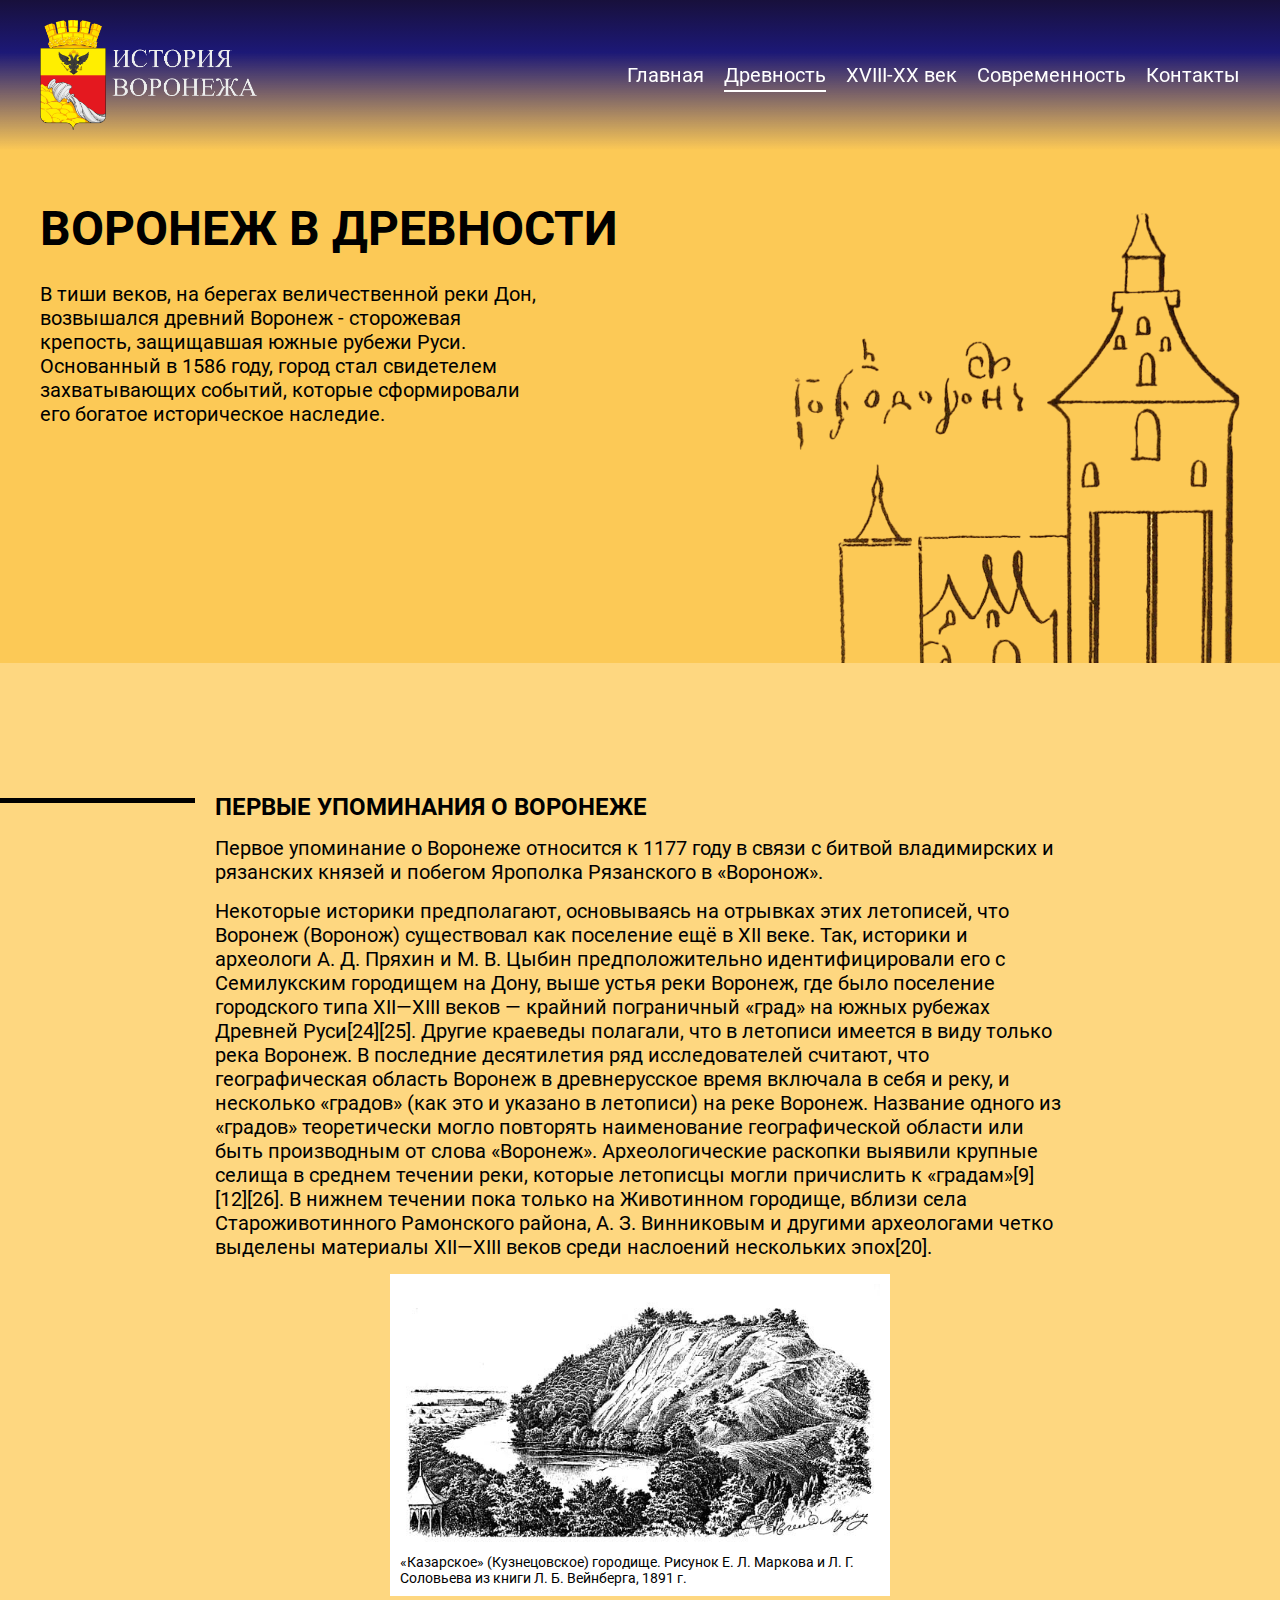
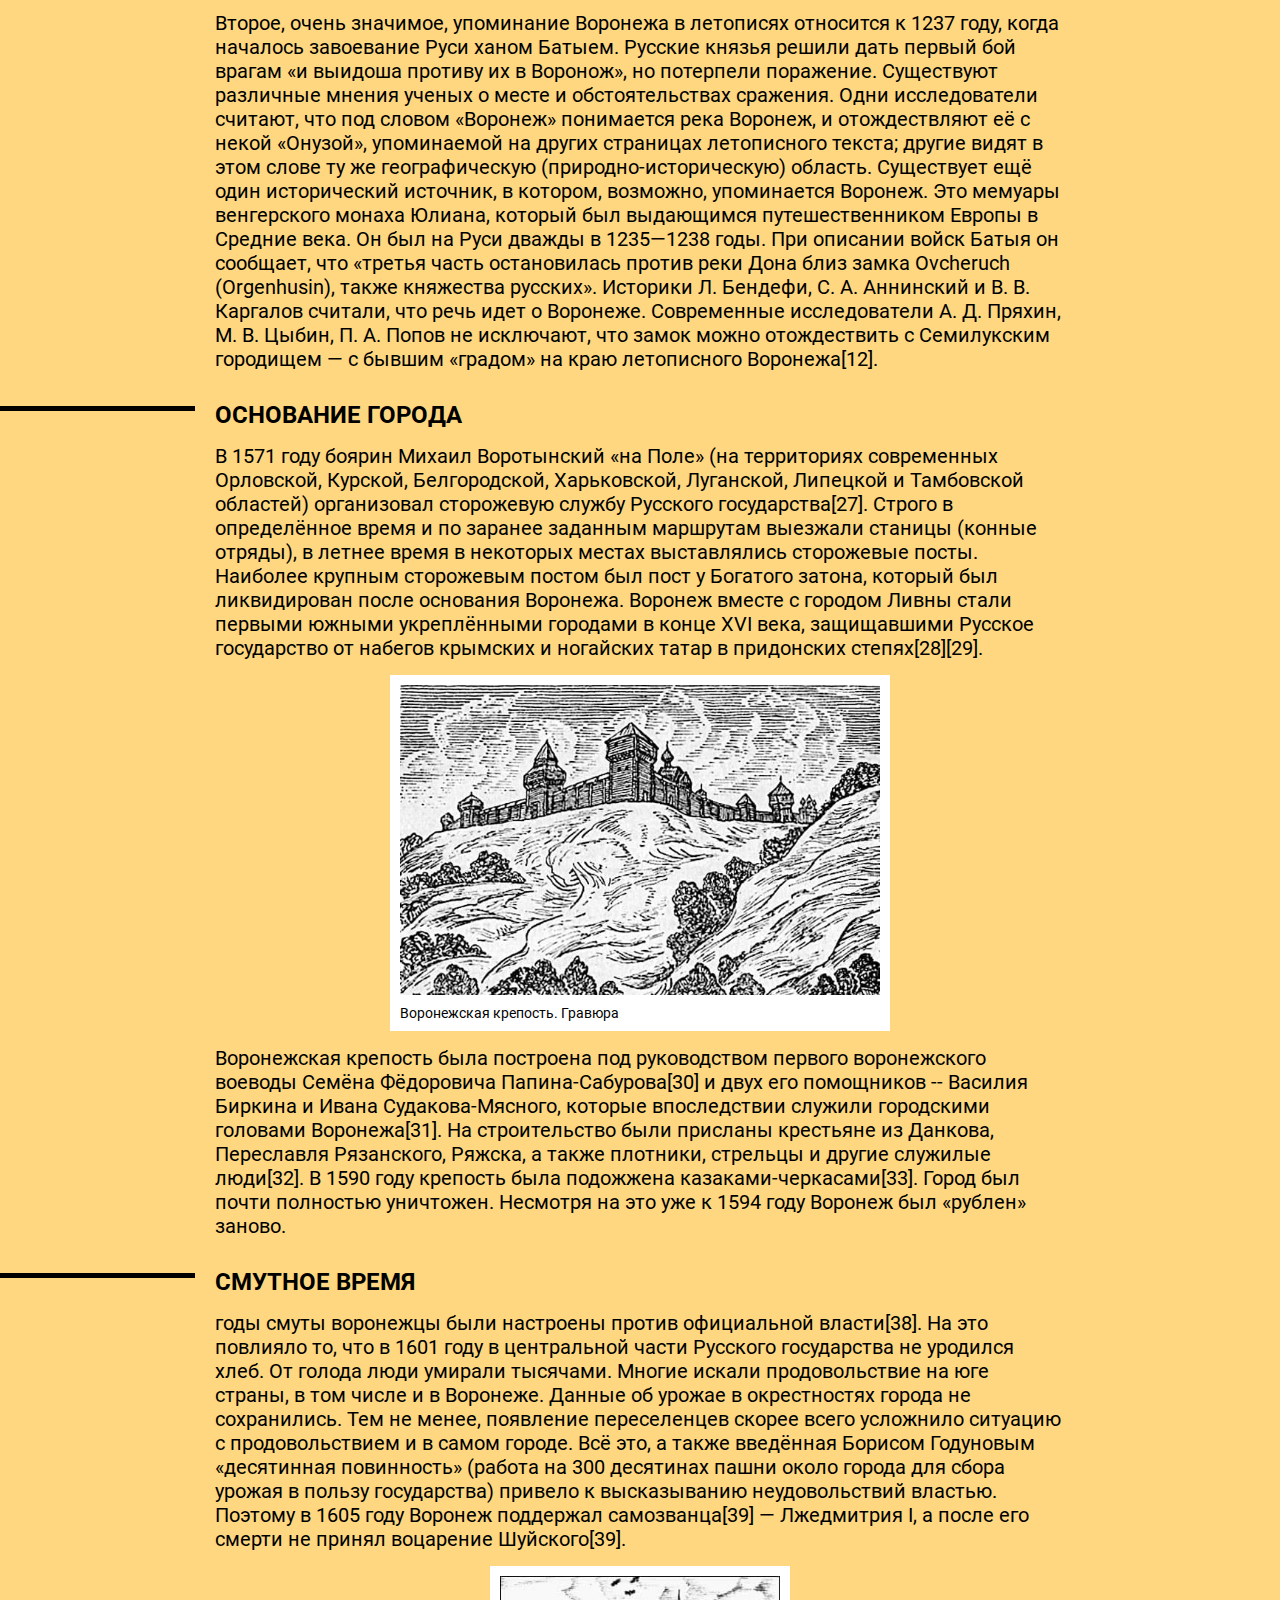
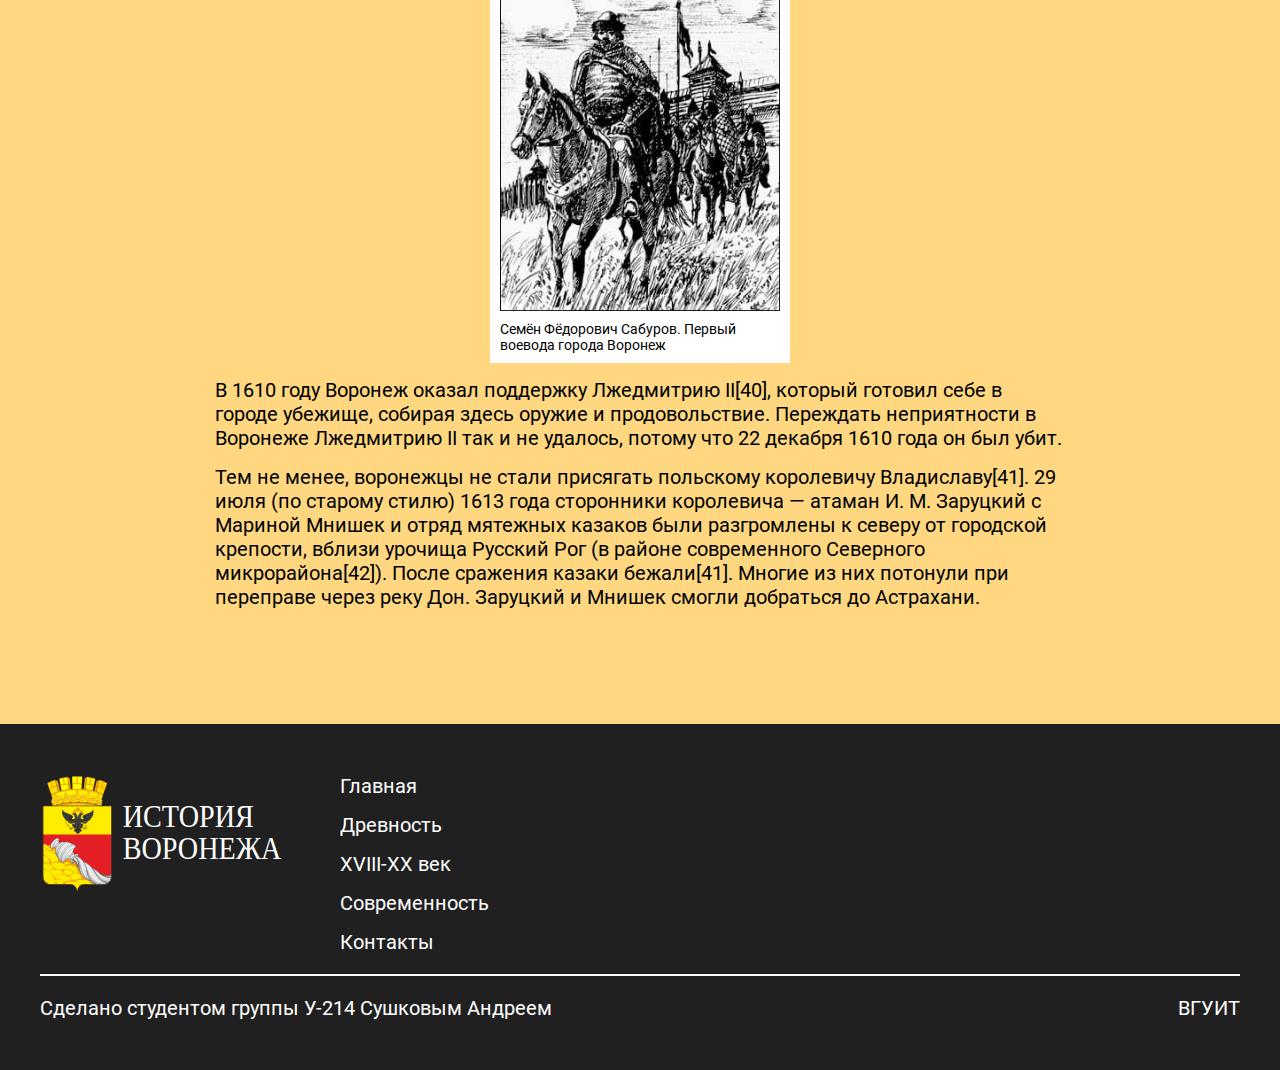
==== antique.html @ b820266f "create" ====
<!DOCTYPE html>
<html lang="ru">
<head>
  <meta charset="UTF-8">
  <meta name="viewport" content="width=device-width, initial-scale=1.0">
  <title>Воронеж в древности</title>
  <link rel="stylesheet" href="./css/style.css">
</head>
<body>
  <div class="wrapper">
    <header class="header">
      <div class="container">
        <div class="header__inner">
          <nav class="nav">
            <a class="nav__logo" href="./index.html">
              <img class="nav__logo-img" src="./images/logo.png">
            </a>
            <ul class="nav__list">
              <li class="nav__item">
                <a class="nav__link" href="index.html">Главная</a>
              </li>
              <li class="nav__item">
                <a class="nav__link nav__link--active" href="antique.html">Древность</a>
              </li>
              <li class="nav__item">
                <a class="nav__link" href="centuries.html">XVIII-XX век</a>
              </li>
              <li class="nav__item">
                <a class="nav__link" href="modern.html">Современность</a>
              </li>
              <li class="nav__item">
                <a class="nav__link" href="contacts.html">Контакты</a>
              </li>
            </ul>
            <button class="hamburger" type="button">
              <span></span>
              <span></span>
              <span></span>
              <span></span>
            </button>
          </nav>
        </div>
      </div>
    </header>
    <main class="main">
      <div class="antique page__hero">
        <div class="container">
          <div class="page__hero-inner">
            <div class="page__hero-content">
              <h1 class="page__hero-title">Воронеж в древности</h1>
              <p class="page__hero-text">
                В тиши веков, на берегах величественной реки Дон, возвышался древний Воронеж - сторожевая крепость, защищавшая южные рубежи Руси. Основанный в 1586 году, город стал свидетелем захватывающих событий, которые сформировали его богатое историческое наследие.
              </p>
            </div>
            <img class="page__hero-img antique__img" src="./images/castle.png">
          </div>
        </div>
      </div>
      <div class="antique page__content">
        <div class="container-small">
          <h2>Первые упоминания о Воронеже</h2>
          <p>
            Первое упоминание о Воронеже относится к 1177 году в связи с битвой владимирских и рязанских князей и побегом Ярополка Рязанского в «Воронож».
          </p>
          <p>
            Некоторые историки предполагают, основываясь на отрывках этих летописей, что Воронеж (Воронож) существовал как поселение ещё в XII веке. Так, историки и археологи А. Д. Пряхин и М. В. Цыбин предположительно идентифицировали его с Семилукским городищем на Дону, выше устья реки Воронеж, где было поселение городского типа XII—XIII веков — крайний пограничный «град» на южных рубежах Древней Руси[24][25]. Другие краеведы полагали, что в летописи имеется в виду только река Воронеж. В последние десятилетия ряд исследователей считают, что географическая область Воронеж в древнерусское время включала в себя и реку, и несколько «градов» (как это и указано в летописи) на реке Воронеж. Название одного из «градов» теоретически могло повторять наименование географической области или быть производным от слова «Воронеж». Археологические раскопки выявили крупные селища в среднем течении реки, которые летописцы могли причислить к «градам»[9][12][26]. В нижнем течении пока только на Животинном городище, вблизи села Староживотинного Рамонского района, А. З. Винниковым и другими археологами четко выделены материалы XII—XIII веков среди наслоений нескольких эпох[20].
          </p>
          <figure>
            <img src="./images/antique/antique-2.jpg" alt="" width="500">
            <figcaption>
              «Казарское» (Кузнецовское) городище. Рисунок Е. Л. Маркова и Л. Г. Соловьева из книги Л. Б. Вейнберга, 1891 г.
            </figcaption>
          </figure>
          <p>
            Второе, очень значимое, упоминание Воронежа в летописях относится к 1237 году, когда началось завоевание Руси ханом Батыем. Русские князья решили дать первый бой врагам «и выидоша противу их в Воронож», но потерпели поражение. Существуют различные мнения ученых о месте и обстоятельствах сражения. Одни исследователи считают, что под словом «Воронеж» понимается река Воронеж, и отождествляют её с некой «Онузой», упоминаемой на других страницах летописного текста; другие видят в этом слове ту же географическую (природно-историческую) область. Существует ещё один исторический источник, в котором, возможно, упоминается Воронеж. Это мемуары венгерского монаха Юлиана, который был выдающимся путешественником Европы в Средние века. Он был на Руси дважды в 1235—1238 годы. При описании войск Батыя он сообщает, что «третья часть остановилась против реки Дона близ замка Ovcheruch (Orgenhusin), также княжества русских». Историки Л. Бендефи, С. А. Аннинский и В. В. Каргалов считали, что речь идет о Воронеже. Современные исследователи А. Д. Пряхин, М. В. Цыбин, П. А. Попов не исключают, что замок можно отождествить с Семилукским городищем — с бывшим «градом» на краю летописного Воронежа[12].
          </p>
          <h2>Основание города</h2>
          <p>
            В 1571 году боярин Михаил Воротынский «на Поле» (на территориях современных Орловской, Курской, Белгородской, Харьковской, Луганской, Липецкой и Тамбовской областей) организовал сторожевую службу Русского государства[27]. Строго в определённое время и по заранее заданным маршрутам выезжали станицы (конные отряды), в летнее время в некоторых местах выставлялись сторожевые посты. Наиболее крупным сторожевым постом был пост у Богатого затона, который был ликвидирован после основания Воронежа. Воронеж вместе с городом Ливны стали первыми южными укреплёнными городами в конце XVI века, защищавшими Русское государство от набегов крымских и ногайских татар в придонских степях[28][29].
          </p>
          <figure>
            <img src="./images/antique/antique-1.jpg" alt="" width="500">
            <figcaption>
              Воронежская крепость. Гравюра
            </figcaption>
          </figure>
          <p>
            Воронежская крепость была построена под руководством первого воронежского воеводы Семёна Фёдоровича Папина-Сабурова[30] и двух его помощников -- Василия Биркина и Ивана Судакова-Мясного, которые впоследствии служили городскими головами Воронежа[31]. На строительство были присланы крестьяне из Данкова, Переславля Рязанского, Ряжска, а также плотники, стрельцы и другие служилые люди[32]. В 1590 году крепость была подожжена казаками-черкасами[33]. Город был почти полностью уничтожен. Несмотря на это уже к 1594 году Воронеж был «рублен» заново.
          </p>
          <h2>Смутное время</h2>
          <p>
            годы смуты воронежцы были настроены против официальной власти[38]. На это повлияло то, что в 1601 году в центральной части Русского государства не уродился хлеб. От голода люди умирали тысячами. Многие искали продовольствие на юге страны, в том числе и в Воронеже. Данные об урожае в окрестностях города не сохранились. Тем не менее, появление переселенцев скорее всего усложнило ситуацию с продовольствием и в самом городе. Всё это, а также введённая Борисом Годуновым «десятинная повинность» (работа на 300 десятинах пашни около города для сбора урожая в пользу государства) привело к высказыванию неудовольствий властью. Поэтому в 1605 году Воронеж поддержал самозванца[39] — Лжедмитрия I, а после его смерти не принял воцарение Шуйского[39].
          </p>
          <figure>
            <img src="./images/antique/antique-3.jpg" alt="" width="300">
            <figcaption>
              Семён Фёдорович Сабуров. Первый воевода города Воронеж
            </figcaption>
          </figure>
          <p>
            В 1610 году Воронеж оказал поддержку Лжедмитрию II[40], который готовил себе в городе убежище, собирая здесь оружие и продовольствие. Переждать неприятности в Воронеже Лжедмитрию II так и не удалось, потому что 22 декабря 1610 года он был убит.
          </p>
          <p>
            Тем не менее, воронежцы не стали присягать польскому королевичу Владиславу[41]. 29 июля (по старому стилю) 1613 года сторонники королевича — атаман И. М. Заруцкий с Мариной Мнишек и отряд мятежных казаков были разгромлены к северу от городской крепости, вблизи урочища Русский Рог (в районе современного Северного микрорайона[42]). После сражения казаки бежали[41]. Многие из них потонули при переправе через реку Дон. Заруцкий и Мнишек смогли добраться до Астрахани.
          </p>
        </div>
      </div>
    </main>
    <footer class="footer">
      <div class="container">
        <div class="footer__inner">
          <div class="footer__column">
            <a class="footer__logo" href="./index.html">
              <img class="footer__logo-img" src="./images/logo.svg">
            </a>
          </div>
          <div class="footer__column">
            <ul class="footer__list">
              <li class="footer__item">
                <a class="footer__link" href="index.html">Главная</a>
              </li>
              <li class="footer__item">
                <a class="footer__link" href="antique.html">Древность</a>
              </li>
              <li class="footer__item">
                <a class="footer__link" href="centuries.html">XVIII-XX век</a>
              </li>
              <li class="footer__item">
                <a class="footer__link" href="modern.html">Современность</a>
              </li>
              <li class="footer__item">
                <a class="footer__link" href="contacts.html">Контакты</a>
              </li>
            </ul>
          </div>
        </div>
        <div class="footer__bottom">
          <div class="footer__bottom-item">
            Сделано студентом группы У-214 Сушковым Андреем
          </div>
          <div class="footer__bottom-item">
            ВГУИТ
          </div>
        </div>
      </div>
    </footer>
  </div>

  <script src="./js/main.js"></script>
</body>
</html>
---- css/style.css ----
@import url(./reset.css);

@font-face {
  font-family: 'Roboto';
  font-weight: bold;
  src: url(../fonts/Roboto-Bold.ttf);
}

@font-face {
  font-family: 'Roboto';
  font-weight: normal;
  src: url(../fonts/Roboto-Regular.ttf);
}

html {
  scroll-behavior: smooth;
}

.html-fixed {
  overflow: hidden;
}

html,
body {
  height: 100%;
}

.wrapper {
  min-height: 100%;
  display: flex;
  flex-direction: column;
  /* overflow: hidden; */
}

.main {
  flex-grow: 1;
}


body {
  font-family: 'Roboto', sans-serif;
}

.container {
  max-width: 1240px;
  margin: 0 auto;
  padding: 0 20px;
}

.container-small {
  max-width: 890px;
  margin: 0 auto;
  padding: 0 20px;
}

.section {
  padding: 100px 0 50px;
  overflow: hidden;
}

.page__hero {
  padding: 200px 0 50px;
  overflow: hidden;
}

.section__inner,
.page__hero-inner {
  display: flex;
  justify-content: space-between;
  gap: 20px;
}

.section__title,
.page__hero-title {
  font-size: 3rem;
  margin-bottom: 25px;
  text-transform: uppercase;
}

.section__text,
.page__hero-text {
  margin-bottom: 25px;
  max-width: 500px;
  font-size: 1.25rem;
}

.section__img,
.page__hero-img {
  align-self: end;
  overflow: hidden;
}

.section__link {
  position: relative;
  font-size: 2rem;
}

.section__link::after {
  content: '';
  position: absolute;
  bottom: -5px;
  left: 0;
  width: 0;
  height: 2px;
  background-color: #000;
  transition: width  .3s
}

.section__link:hover::after {
  width: 100%;
}

.page__content {
  padding: 100px 0;
}

.page__content h2 {
  position: relative;
  margin-bottom: 15px;
  margin-top: 30px;
  font-size: 1.5rem;
  text-transform: uppercase;
}

.page__content h2::before {
  content: '';
  position: absolute;
  width: 100vw;
  height: 5px;
  top: 5px;
  right: calc(100% + 20px);
  background-color: #000;
}

.page__content p {
  position: relative;
  margin-bottom: 15px;
}

.page__content img{
  padding: 10px 10px 0 10px;
}

.page__content figure {
  display: table;
  margin: 15px auto;
  background-color: rgba(255, 255, 255, 1.5);
}

.page__content figcaption {
  display: table-caption;
  caption-side: bottom;
  padding: 10px;
  background-color: rgba(255, 255, 255, 1.5);
  font-size: 0.85rem;
}


.header {
  position: fixed;
  width: 100%;
  background: linear-gradient(180deg, rgba(4,0,57,0.92) 0%, rgba(9, 9, 121, 0.92) 35%, rgba(0,212,255,0) 100%);
  z-index: 100;
  transition: all .5s;
}

.header--small {
  background-color: rgb(11, 11, 145);
}

.header--small .nav__logo {
  width: 100px;
}

.header--small .nav {
  padding: 10px 0;
}

.nav {
  padding: 20px 0;
  display: flex;
  justify-content: space-between;
  align-items: center;
  transition: padding .5s;
}

.nav__logo {
  width: 250px;
  transition: all .5s;
}

.nav__list {
  display: flex;
  gap: 20px;
  font-size: 1.25rem;
  color: #fff;
}

.nav__link {
  position: relative;
}

.nav__link::after {
  content: '';
  position: absolute;
  bottom: -5px;
  left: 0;
  width: 0;
  height: 2px;
  background-color: #fff;
  transition: width  .3s
}

.nav__link:hover::after,
.nav__link--active::after {
  width: 100%;
}

.hero {
  min-height: 100vh;
  padding-top: 180px;
  display: flex;
  flex-direction: column;
  justify-content: center;
  background-image: url(../images/hero-background.jpg);
  background-size: cover;
  background-repeat: no-repeat;
  color: #fff;
}

.hero::after {
  content: '';
  position: absolute;
  top: 0;
  bottom: 0;
  left: 0;
  right: 0;
  background-color: rgba(0, 0, 0, .45);
}

.hero__title {
  position: relative;
  margin-bottom: 20px;
  font-size: 5rem;
  text-align: center;
  z-index: 50;
}

.hero__text {
  position: relative;
  max-width: 500px;
  margin: 0 auto;
  margin-bottom: 50px;
  font-size: 1.5rem;
  text-align: center;
  text-shadow: 0 0 12px #000;
  font-weight: bold;
  z-index: 50;
}

.hero__arrow {
  position: relative;
  text-align: center;
  z-index: 50;
}

.hero__arrow-img {
  width: 100px;
  margin: 0 auto;
  transform: rotate(-90deg);
  animation-name: hero-arrow;
  animation-duration: 1s;
  animation-iteration-count: infinite;
  animation-direction: alternate;
}

@keyframes hero-arrow {
  from {
    transform: translateY(20px) rotate(-90deg);
  }
  to {
    transform: translateY(0) rotate(-90deg);
  }
}

.antique {
  background-color: #FCC956;
}

.antique__img {
  width: 450px;
  margin-bottom: -100px;
}

.centuries {
  background-color: #5886D3;
}

.centuries__img {
  width: 450px;
  margin-bottom: -100px;
}

.modern {
  background-color: #cbcbcb;
}

.modern__img {
  width: 1000px;
  margin-bottom: -80px;
}

.footer {
  padding: 50px 0;
  background-color: #202020;
  color: #fff;
  font-size: 1.25rem;
}

.footer__inner {
  padding-bottom: 20px;
  margin-bottom: 20px;
  display: flex;
  gap: 50px;
  border-bottom: 2px solid #fff;
}

.footer__logo {
  display: block;
  width: 250px;
}

.footer__list {
  display: flex;
  flex-direction: column;
  gap: 15px;
}

.footer__bottom {
  display: flex;
  justify-content: space-between;
}


.antique.page__content {
  background-color: #FED780;
  font-size: 1.25rem;
}

.centuries.page__content {
  background-color: #83A9E9;
  font-size: 1.25rem;
}

.modern.page__content {
  background-color: #E5E5E5;
  font-size: 1.25rem;
}

.contacts {
  padding: 200px 0 50px;
  font-size: 1.25rem;
}

.contacts__title {
  margin-bottom: 20px;
  font-size: 2rem;
  text-transform: uppercase;
}

.contacts__text {
  margin-bottom: 20px;
}

.contacts__form {
  display: grid;
  grid-template-columns: 300px auto;
  align-items: start;
  gap: 10px 20px;
}

.contacts__form-input {
  width: 100%;
  border: none;
  border-bottom: 2px solid #090979;
}

.contacts__form-textarea {
  grid-column: span 2;
  width: 100%;
  height: 200px;
  resize: vertical;
  border: 2px solid #090979;
}

.contacts__form-btn {
  padding: 10px 0;
  grid-column: span 2;
  background-color: transparent;
  border: 4px solid #090979;
  text-transform: uppercase;
  font-weight: bold;
  cursor: pointer;
  transition: background-color .3s, color .3s;
}

.contacts__form-btn:hover {
  background-color: #090979;
  color: #fff;
}


.hamburger {
  background-color: transparent;
  border: none;
  position: relative;
  display: none;
  width: 40px;
  height: 25px;
  cursor: pointer;
  z-index: 150;
}

.hamburger span {
  position: absolute;
  width: 100%;
  height: 3px;
  display: block;
  background-color: #fff;
  transition: transform .3s;
}

.hamburger span:nth-child(1) {
  top: 0;
}

.hamburger span:nth-child(2) {
  top: 12.5px;
}

.hamburger span:nth-child(3) {
  top: 12.5px;
}

.hamburger span:nth-child(4) {
  top: 25px;
}

.hamburger--active {
  position: fixed;
  top: 22px;
  right: 20px;
}

.hamburger--active span:nth-child(1) {
  transform: scaleX(0);
}

.hamburger--active span:nth-child(2) {
  transform: rotate(45deg);
}

.hamburger--active span:nth-child(3) {
  transform: rotate(-45deg);
}

.hamburger--active span:nth-child(4) {
  transform: scaleX(0)
}

@media (max-width: 1000px) {
  .section__inner,
  .page__hero-inner {
    flex-direction: column;
    align-items: center;
  }
  .section__img,
  .page__hero-img {
    order: 1;
    align-self: center;
  }
  .nav__list {
    position: fixed;
    top: 0;
    bottom: 0;
    left: 0;
    right: 0;
    display: flex;
    flex-direction: column;
    justify-content: center;
    align-items: center;
    background-color: #090979;
    transform: translateY(-100%);
    transition: transform .3s;
  }
  .nav__list--active {
    transform: translateY(0);
  }
  .hamburger {
    display: flex;
  }
}

@media (max-width: 768px) {
  .hero {
    padding-top: 140px;
  }
  .hero__title {
    font-size: 3.5rem;
  }
  .hero__text {
    max-width: 300px;
    font-size: 1rem;
  }
}

@media (max-width: 640px)  {
  .section {
    padding: 50px 20px;
  }
  .page__content {
    padding: 50px 0;
  }
  .page__content p {
    font-size: 1rem;
  }
  .section__title,
  .page__hero-title {
    font-size: 2rem;
  }
  .section__text,
  .page__hero-text {
    font-size: 1rem;
  }
  .section__link {
    font-size: 1.5rem;
  }
  .footer {
    font-size: 1rem;
  }
  .footer__inner {
    flex-direction: column;
    align-items: center;
    gap: 25px;
  }
  .footer__list {
    align-items: center;
  }
  .footer__bottom {
    flex-direction: column;
    align-items: center;
    gap: 15px;
    text-align: center;
  }
  .contacts {
    font-size: 1rem;
  }
  .contacts__form {
    grid-template-columns: 1fr;
  }
  .contacts__form-textarea,
  .contacts__form-btn {
    grid-column: auto;
  }
}

@media (max-width: 375px) {
  .modern__img {
    margin-bottom: -60px;
  }
}
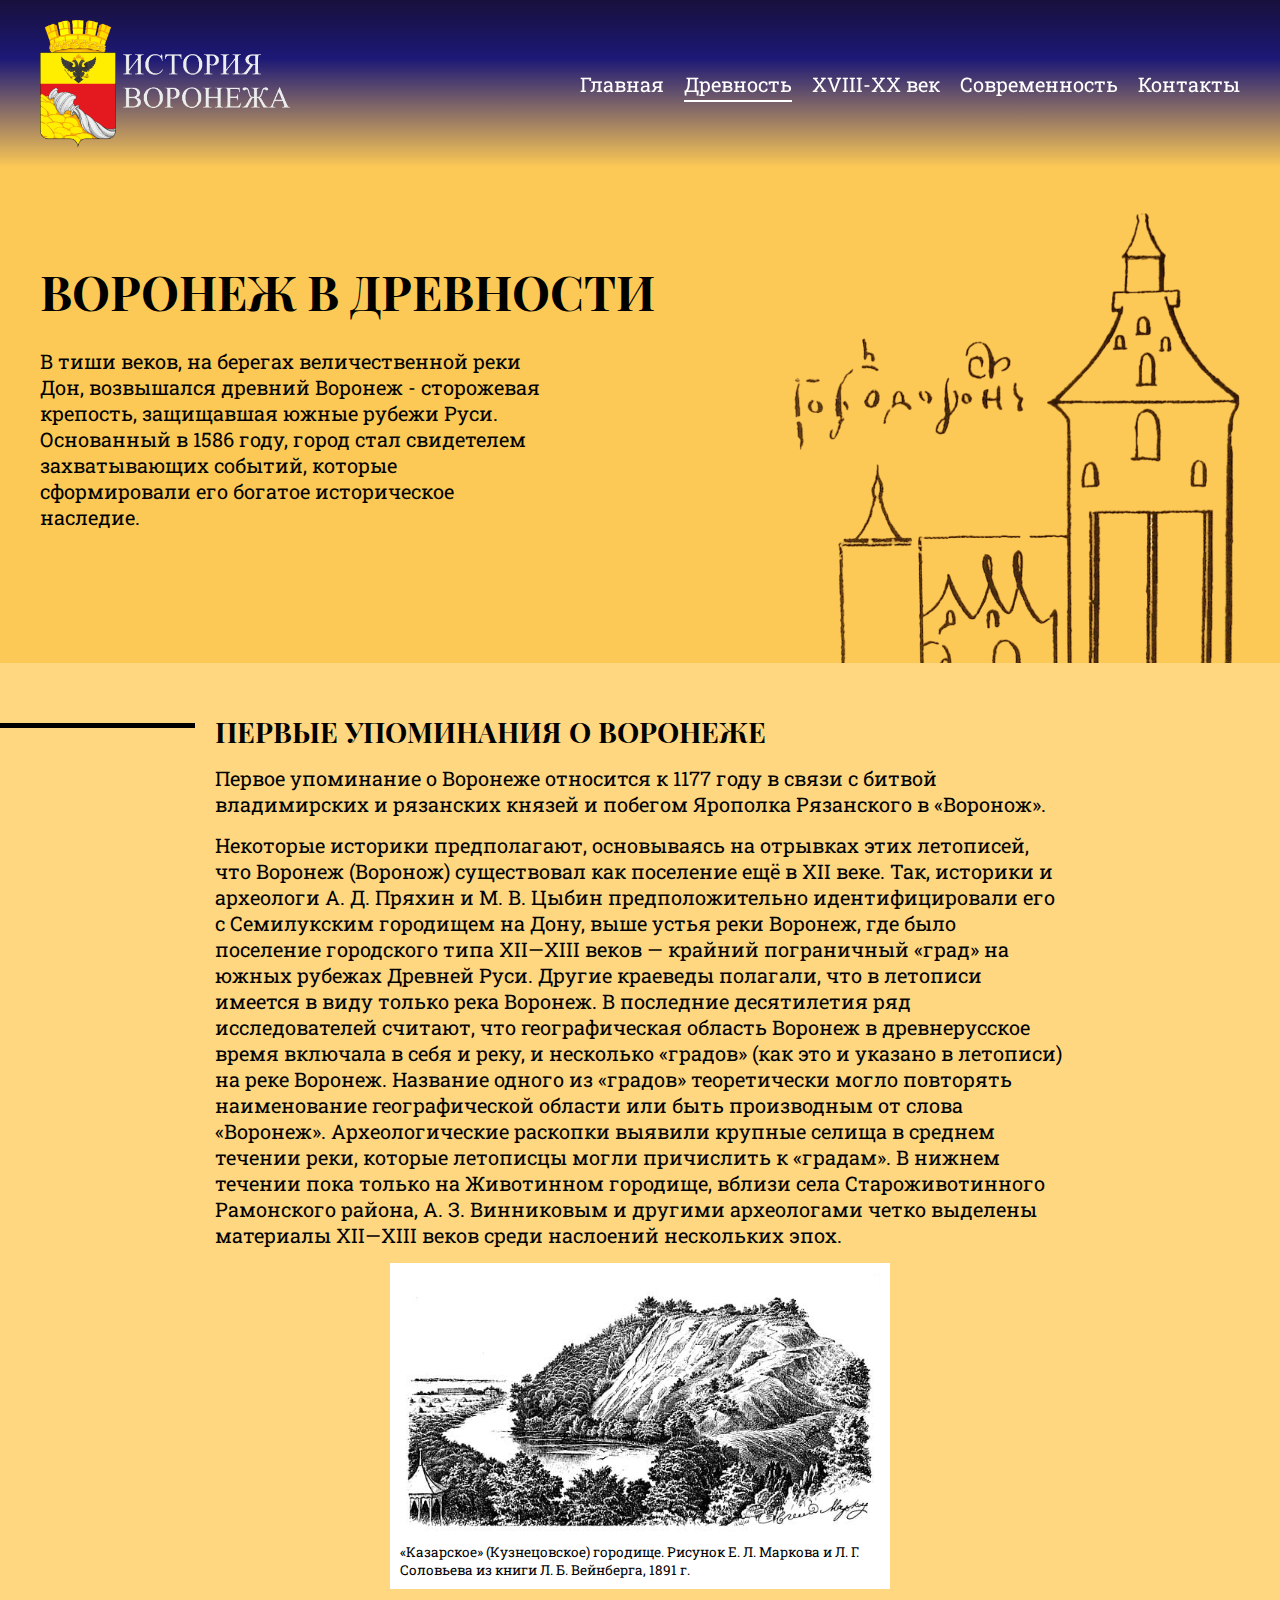
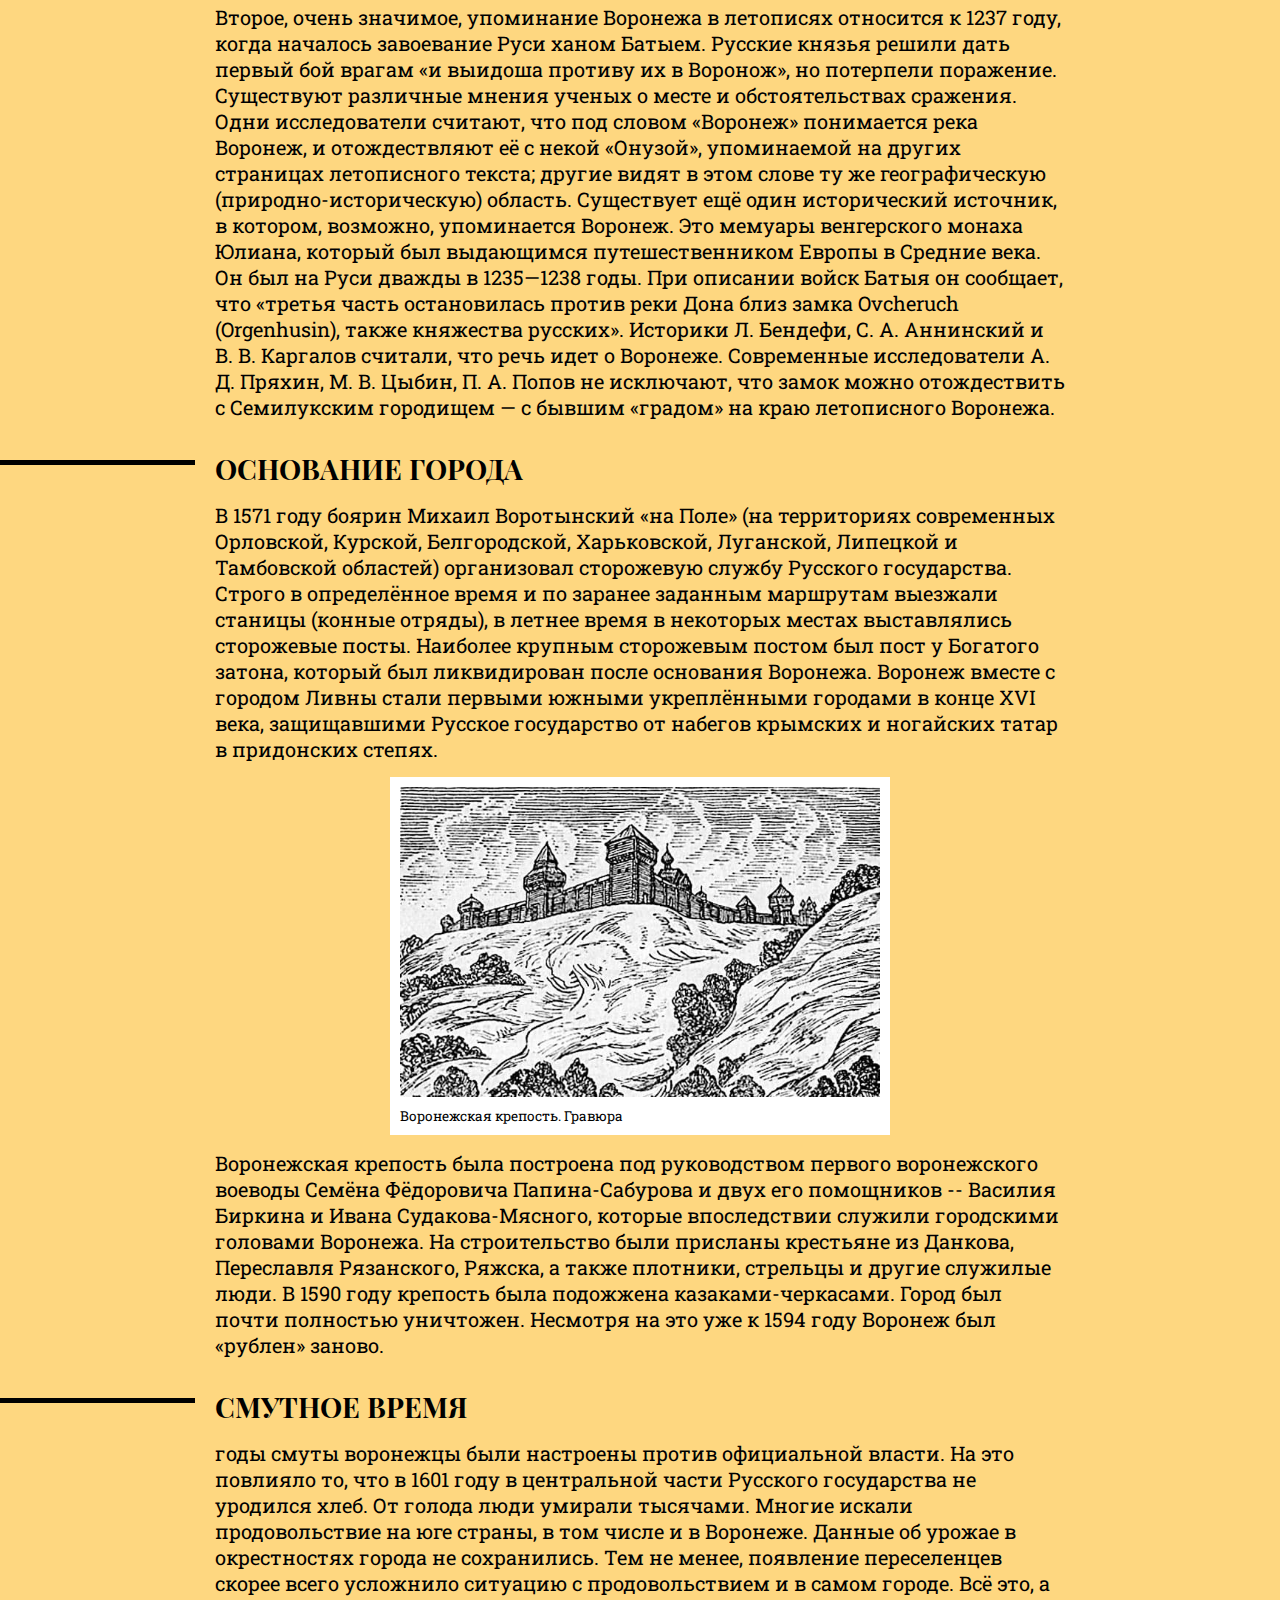
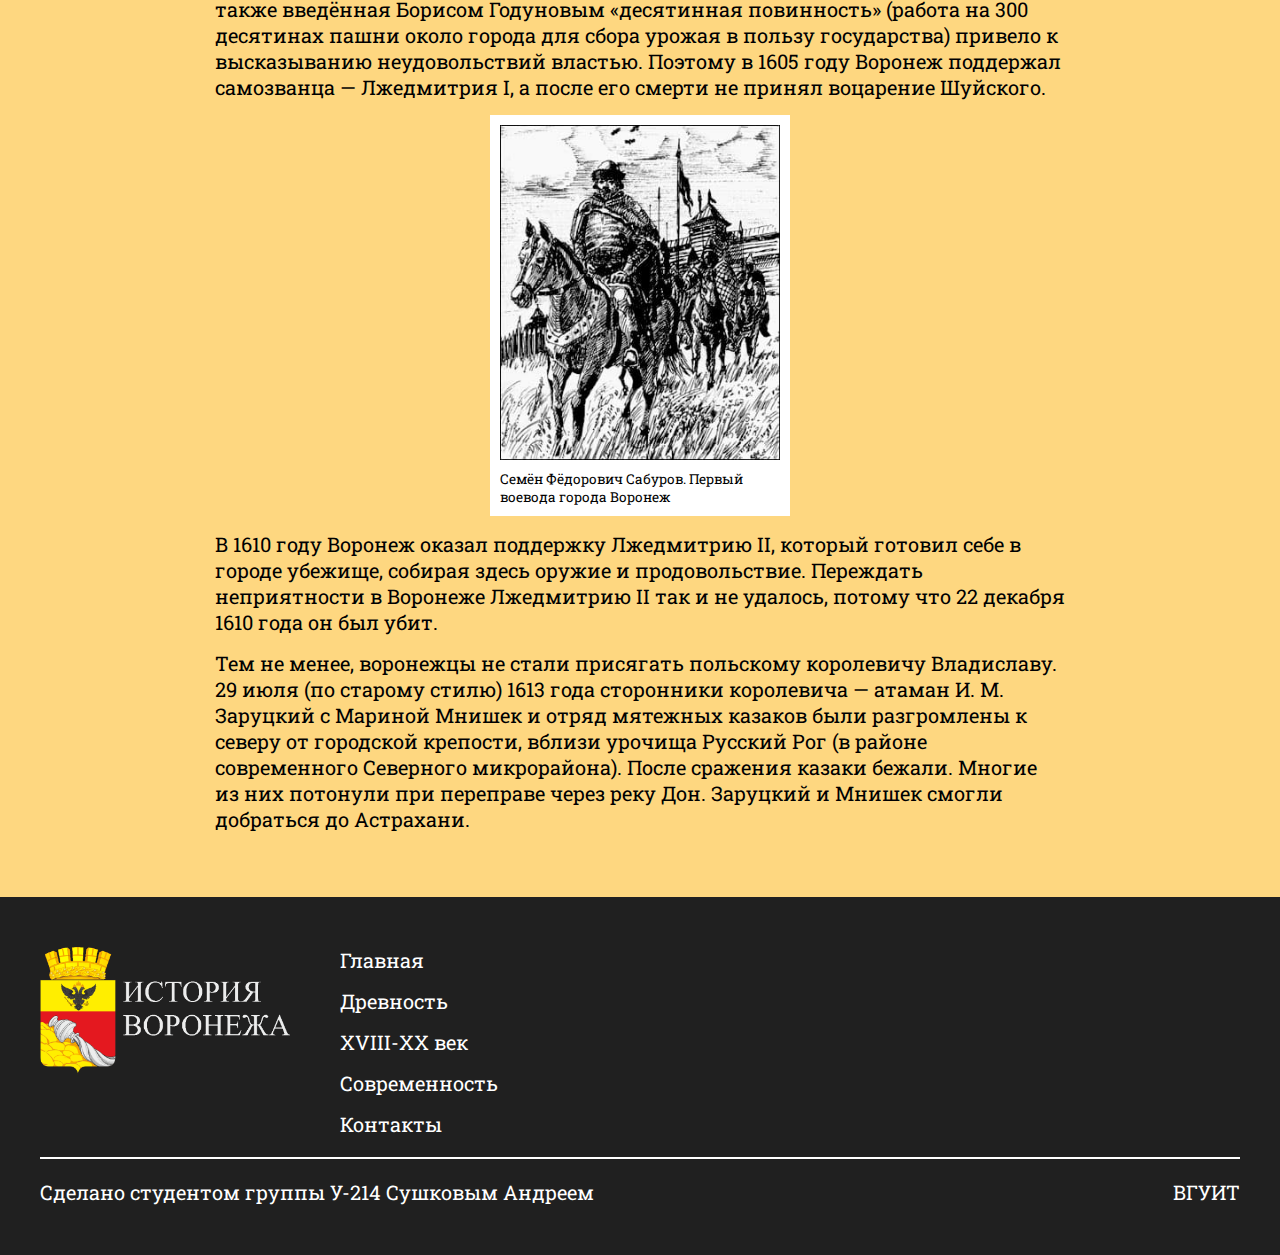
==== commit 45cfb547: "some fixes and favicon" ====
--- a/antique.html
+++ b/antique.html
@@ -4,6 +4,11 @@
   <meta charset="UTF-8">
   <meta name="viewport" content="width=device-width, initial-scale=1.0">
   <title>Воронеж в древности</title>
+  <link rel="icon" href="images/favicon/favicon.ico" type="image/x-icon">
+  <link rel="icon" href="images/favicon/favicon-16x16.png" sizes="16x16" type="image/png">
+  <link rel="icon" href="images/favicon/favicon-32x32.png" sizes="32x32" type="image/png">
+  <link rel="apple-touch-icon" href="images/favicon/apple-touch-icon.png" sizes="180x180">
+  <link rel="manifest" href="manifest.webmanifest">
   <link rel="stylesheet" href="./css/style.css">
 </head>
 <body>
@@ -63,7 +68,7 @@
             Первое упоминание о Воронеже относится к 1177 году в связи с битвой владимирских и рязанских князей и побегом Ярополка Рязанского в «Воронож».
           </p>
           <p>
-            Некоторые историки предполагают, основываясь на отрывках этих летописей, что Воронеж (Воронож) существовал как поселение ещё в XII веке. Так, историки и археологи А. Д. Пряхин и М. В. Цыбин предположительно идентифицировали его с Семилукским городищем на Дону, выше устья реки Воронеж, где было поселение городского типа XII—XIII веков — крайний пограничный «град» на южных рубежах Древней Руси[24][25]. Другие краеведы полагали, что в летописи имеется в виду только река Воронеж. В последние десятилетия ряд исследователей считают, что географическая область Воронеж в древнерусское время включала в себя и реку, и несколько «градов» (как это и указано в летописи) на реке Воронеж. Название одного из «градов» теоретически могло повторять наименование географической области или быть производным от слова «Воронеж». Археологические раскопки выявили крупные селища в среднем течении реки, которые летописцы могли причислить к «градам»[9][12][26]. В нижнем течении пока только на Животинном городище, вблизи села Староживотинного Рамонского района, А. З. Винниковым и другими археологами четко выделены материалы XII—XIII веков среди наслоений нескольких эпох[20].
+            Некоторые историки предполагают, основываясь на отрывках этих летописей, что Воронеж (Воронож) существовал как поселение ещё в XII веке. Так, историки и археологи А. Д. Пряхин и М. В. Цыбин предположительно идентифицировали его с Семилукским городищем на Дону, выше устья реки Воронеж, где было поселение городского типа XII—XIII веков — крайний пограничный «град» на южных рубежах Древней Руси. Другие краеведы полагали, что в летописи имеется в виду только река Воронеж. В последние десятилетия ряд исследователей считают, что географическая область Воронеж в древнерусское время включала в себя и реку, и несколько «градов» (как это и указано в летописи) на реке Воронеж. Название одного из «градов» теоретически могло повторять наименование географической области или быть производным от слова «Воронеж». Археологические раскопки выявили крупные селища в среднем течении реки, которые летописцы могли причислить к «градам». В нижнем течении пока только на Животинном городище, вблизи села Староживотинного Рамонского района, А. З. Винниковым и другими археологами четко выделены материалы XII—XIII веков среди наслоений нескольких эпох.
           </p>
           <figure>
             <img src="./images/antique/antique-2.jpg" alt="" width="500">
@@ -72,11 +77,11 @@
             </figcaption>
           </figure>
           <p>
-            Второе, очень значимое, упоминание Воронежа в летописях относится к 1237 году, когда началось завоевание Руси ханом Батыем. Русские князья решили дать первый бой врагам «и выидоша противу их в Воронож», но потерпели поражение. Существуют различные мнения ученых о месте и обстоятельствах сражения. Одни исследователи считают, что под словом «Воронеж» понимается река Воронеж, и отождествляют её с некой «Онузой», упоминаемой на других страницах летописного текста; другие видят в этом слове ту же географическую (природно-историческую) область. Существует ещё один исторический источник, в котором, возможно, упоминается Воронеж. Это мемуары венгерского монаха Юлиана, который был выдающимся путешественником Европы в Средние века. Он был на Руси дважды в 1235—1238 годы. При описании войск Батыя он сообщает, что «третья часть остановилась против реки Дона близ замка Ovcheruch (Orgenhusin), также княжества русских». Историки Л. Бендефи, С. А. Аннинский и В. В. Каргалов считали, что речь идет о Воронеже. Современные исследователи А. Д. Пряхин, М. В. Цыбин, П. А. Попов не исключают, что замок можно отождествить с Семилукским городищем — с бывшим «градом» на краю летописного Воронежа[12].
+            Второе, очень значимое, упоминание Воронежа в летописях относится к 1237 году, когда началось завоевание Руси ханом Батыем. Русские князья решили дать первый бой врагам «и выидоша противу их в Воронож», но потерпели поражение. Существуют различные мнения ученых о месте и обстоятельствах сражения. Одни исследователи считают, что под словом «Воронеж» понимается река Воронеж, и отождествляют её с некой «Онузой», упоминаемой на других страницах летописного текста; другие видят в этом слове ту же географическую (природно-историческую) область. Существует ещё один исторический источник, в котором, возможно, упоминается Воронеж. Это мемуары венгерского монаха Юлиана, который был выдающимся путешественником Европы в Средние века. Он был на Руси дважды в 1235—1238 годы. При описании войск Батыя он сообщает, что «третья часть остановилась против реки Дона близ замка Ovcheruch (Orgenhusin), также княжества русских». Историки Л. Бендефи, С. А. Аннинский и В. В. Каргалов считали, что речь идет о Воронеже. Современные исследователи А. Д. Пряхин, М. В. Цыбин, П. А. Попов не исключают, что замок можно отождествить с Семилукским городищем — с бывшим «градом» на краю летописного Воронежа.
           </p>
           <h2>Основание города</h2>
           <p>
-            В 1571 году боярин Михаил Воротынский «на Поле» (на территориях современных Орловской, Курской, Белгородской, Харьковской, Луганской, Липецкой и Тамбовской областей) организовал сторожевую службу Русского государства[27]. Строго в определённое время и по заранее заданным маршрутам выезжали станицы (конные отряды), в летнее время в некоторых местах выставлялись сторожевые посты. Наиболее крупным сторожевым постом был пост у Богатого затона, который был ликвидирован после основания Воронежа. Воронеж вместе с городом Ливны стали первыми южными укреплёнными городами в конце XVI века, защищавшими Русское государство от набегов крымских и ногайских татар в придонских степях[28][29].
+            В 1571 году боярин Михаил Воротынский «на Поле» (на территориях современных Орловской, Курской, Белгородской, Харьковской, Луганской, Липецкой и Тамбовской областей) организовал сторожевую службу Русского государства. Строго в определённое время и по заранее заданным маршрутам выезжали станицы (конные отряды), в летнее время в некоторых местах выставлялись сторожевые посты. Наиболее крупным сторожевым постом был пост у Богатого затона, который был ликвидирован после основания Воронежа. Воронеж вместе с городом Ливны стали первыми южными укреплёнными городами в конце XVI века, защищавшими Русское государство от набегов крымских и ногайских татар в придонских степях.
           </p>
           <figure>
             <img src="./images/antique/antique-1.jpg" alt="" width="500">
@@ -85,11 +90,11 @@
             </figcaption>
           </figure>
           <p>
-            Воронежская крепость была построена под руководством первого воронежского воеводы Семёна Фёдоровича Папина-Сабурова[30] и двух его помощников -- Василия Биркина и Ивана Судакова-Мясного, которые впоследствии служили городскими головами Воронежа[31]. На строительство были присланы крестьяне из Данкова, Переславля Рязанского, Ряжска, а также плотники, стрельцы и другие служилые люди[32]. В 1590 году крепость была подожжена казаками-черкасами[33]. Город был почти полностью уничтожен. Несмотря на это уже к 1594 году Воронеж был «рублен» заново.
+            Воронежская крепость была построена под руководством первого воронежского воеводы Семёна Фёдоровича Папина-Сабурова и двух его помощников -- Василия Биркина и Ивана Судакова-Мясного, которые впоследствии служили городскими головами Воронежа. На строительство были присланы крестьяне из Данкова, Переславля Рязанского, Ряжска, а также плотники, стрельцы и другие служилые люди. В 1590 году крепость была подожжена казаками-черкасами. Город был почти полностью уничтожен. Несмотря на это уже к 1594 году Воронеж был «рублен» заново.
           </p>
           <h2>Смутное время</h2>
           <p>
-            годы смуты воронежцы были настроены против официальной власти[38]. На это повлияло то, что в 1601 году в центральной части Русского государства не уродился хлеб. От голода люди умирали тысячами. Многие искали продовольствие на юге страны, в том числе и в Воронеже. Данные об урожае в окрестностях города не сохранились. Тем не менее, появление переселенцев скорее всего усложнило ситуацию с продовольствием и в самом городе. Всё это, а также введённая Борисом Годуновым «десятинная повинность» (работа на 300 десятинах пашни около города для сбора урожая в пользу государства) привело к высказыванию неудовольствий властью. Поэтому в 1605 году Воронеж поддержал самозванца[39] — Лжедмитрия I, а после его смерти не принял воцарение Шуйского[39].
+            годы смуты воронежцы были настроены против официальной власти. На это повлияло то, что в 1601 году в центральной части Русского государства не уродился хлеб. От голода люди умирали тысячами. Многие искали продовольствие на юге страны, в том числе и в Воронеже. Данные об урожае в окрестностях города не сохранились. Тем не менее, появление переселенцев скорее всего усложнило ситуацию с продовольствием и в самом городе. Всё это, а также введённая Борисом Годуновым «десятинная повинность» (работа на 300 десятинах пашни около города для сбора урожая в пользу государства) привело к высказыванию неудовольствий властью. Поэтому в 1605 году Воронеж поддержал самозванца — Лжедмитрия I, а после его смерти не принял воцарение Шуйского.
           </p>
           <figure>
             <img src="./images/antique/antique-3.jpg" alt="" width="300">
@@ -98,10 +103,10 @@
             </figcaption>
           </figure>
           <p>
-            В 1610 году Воронеж оказал поддержку Лжедмитрию II[40], который готовил себе в городе убежище, собирая здесь оружие и продовольствие. Переждать неприятности в Воронеже Лжедмитрию II так и не удалось, потому что 22 декабря 1610 года он был убит.
+            В 1610 году Воронеж оказал поддержку Лжедмитрию II, который готовил себе в городе убежище, собирая здесь оружие и продовольствие. Переждать неприятности в Воронеже Лжедмитрию II так и не удалось, потому что 22 декабря 1610 года он был убит.
           </p>
           <p>
-            Тем не менее, воронежцы не стали присягать польскому королевичу Владиславу[41]. 29 июля (по старому стилю) 1613 года сторонники королевича — атаман И. М. Заруцкий с Мариной Мнишек и отряд мятежных казаков были разгромлены к северу от городской крепости, вблизи урочища Русский Рог (в районе современного Северного микрорайона[42]). После сражения казаки бежали[41]. Многие из них потонули при переправе через реку Дон. Заруцкий и Мнишек смогли добраться до Астрахани.
+            Тем не менее, воронежцы не стали присягать польскому королевичу Владиславу. 29 июля (по старому стилю) 1613 года сторонники королевича — атаман И. М. Заруцкий с Мариной Мнишек и отряд мятежных казаков были разгромлены к северу от городской крепости, вблизи урочища Русский Рог (в районе современного Северного микрорайона). После сражения казаки бежали. Многие из них потонули при переправе через реку Дон. Заруцкий и Мнишек смогли добраться до Астрахани.
           </p>
         </div>
       </div>
@@ -111,7 +116,7 @@
         <div class="footer__inner">
           <div class="footer__column">
             <a class="footer__logo" href="./index.html">
-              <img class="footer__logo-img" src="./images/logo.svg">
+              <img class="footer__logo-img" src="./images/logo.png">
             </a>
           </div>
           <div class="footer__column">
--- a/css/style.css
+++ b/css/style.css
@@ -1,16 +1,23 @@
 @import url(./reset.css);
 
 @font-face {
-  font-family: 'Roboto';
+  font-family: 'RobotoSlab';
   font-weight: bold;
-  src: url(../fonts/Roboto-Bold.ttf);
+  src: url(../fonts/RobotoSlab-Bold.ttf);
 }
 
 @font-face {
-  font-family: 'Roboto';
+  font-family: 'RobotoSlab';
   font-weight: normal;
-  src: url(../fonts/Roboto-Regular.ttf);
-}
+  src: url(../fonts/RobotoSlab-Regular.ttf);
+}
+
+@font-face {
+  font-family: 'Playfair';
+  font-weight: bold;
+  src: url(../fonts/PlayfairDisplaySC-Bold.ttf);
+}
+
 
 html {
   scroll-behavior: smooth;
@@ -20,41 +27,28 @@
   overflow: hidden;
 }
 
-html,
+
 body {
-  height: 100%;
-}
-
-.wrapper {
-  min-height: 100%;
-  display: flex;
-  flex-direction: column;
-  /* overflow: hidden; */
-}
-
-.main {
-  flex-grow: 1;
-}
-
-
-body {
-  font-family: 'Roboto', sans-serif;
+  font-family: 'RobotoSlab', sans-serif;
+  font-size: 1.25rem;
+}
+
+.container,
+.container-small {
+  margin: 0 auto;
+  padding: 0 20px;
 }
 
 .container {
   max-width: 1240px;
-  margin: 0 auto;
-  padding: 0 20px;
 }
 
 .container-small {
   max-width: 890px;
-  margin: 0 auto;
-  padding: 0 20px;
 }
 
 .section {
-  padding: 100px 0 50px;
+  padding: 50px 0;
   overflow: hidden;
 }
 
@@ -67,11 +61,13 @@
 .page__hero-inner {
   display: flex;
   justify-content: space-between;
+  align-items: center;
   gap: 20px;
 }
 
 .section__title,
 .page__hero-title {
+  font-family: "Playfair", sans-serif;
   font-size: 3rem;
   margin-bottom: 25px;
   text-transform: uppercase;
@@ -81,7 +77,6 @@
 .page__hero-text {
   margin-bottom: 25px;
   max-width: 500px;
-  font-size: 1.25rem;
 }
 
 .section__img,
@@ -111,15 +106,15 @@
 }
 
 .page__content {
-  padding: 100px 0;
+  padding: 20px 0 50px;
 }
 
 .page__content h2 {
-  position: relative;
-  margin-bottom: 15px;
-  margin-top: 30px;
-  font-size: 1.5rem;
+  font-family: "Playfair", sans-serif;
+  font-size: 1.75rem;
   text-transform: uppercase;
+  position: relative;
+  margin: 30px 0 15px;
 }
 
 .page__content h2::before {
@@ -127,9 +122,10 @@
   position: absolute;
   width: 100vw;
   height: 5px;
-  top: 5px;
+  top: 10px;
   right: calc(100% + 20px);
   background-color: #000;
+  
 }
 
 .page__content p {
@@ -181,6 +177,7 @@
   display: flex;
   justify-content: space-between;
   align-items: center;
+  gap: 20px;
   transition: padding .5s;
 }
 
@@ -192,7 +189,6 @@
 .nav__list {
   display: flex;
   gap: 20px;
-  font-size: 1.25rem;
   color: #fff;
 }
 
@@ -244,6 +240,7 @@
   font-size: 5rem;
   text-align: center;
   z-index: 50;
+  font-family: "Playfair", sans-serif;
 }
 
 .hero__text {
@@ -253,7 +250,6 @@
   margin-bottom: 50px;
   font-size: 1.5rem;
   text-align: center;
-  text-shadow: 0 0 12px #000;
   font-weight: bold;
   z-index: 50;
 }
@@ -314,7 +310,6 @@
   padding: 50px 0;
   background-color: #202020;
   color: #fff;
-  font-size: 1.25rem;
 }
 
 .footer__inner {
@@ -325,8 +320,7 @@
   border-bottom: 2px solid #fff;
 }
 
-.footer__logo {
-  display: block;
+.footer__logo-img {
   width: 250px;
 }
 
@@ -344,28 +338,25 @@
 
 .antique.page__content {
   background-color: #FED780;
-  font-size: 1.25rem;
 }
 
 .centuries.page__content {
   background-color: #83A9E9;
-  font-size: 1.25rem;
 }
 
 .modern.page__content {
   background-color: #E5E5E5;
-  font-size: 1.25rem;
 }
 
 .contacts {
   padding: 200px 0 50px;
-  font-size: 1.25rem;
 }
 
 .contacts__title {
-  margin-bottom: 20px;
+  font-family: "Playfair", sans-serif;
   font-size: 2rem;
   text-transform: uppercase;
+  margin-bottom: 20px;
 }
 
 .contacts__text {
@@ -392,6 +383,48 @@
   resize: vertical;
   border: 2px solid #090979;
 }
+
+.contacts__form-checkbox-wrapper {
+  grid-column: span 2;
+}
+
+/* Стилизация чекбокса */
+.contacts__form-checkbox {
+  position: absolute;
+  z-index: -1;
+  opacity: 0;
+}
+
+.contacts__form-checkbox+label {
+  display: inline-flex;
+  align-items: center;
+  user-select: none;
+  cursor: pointer;
+}
+
+.contacts__form-checkbox+label::before {
+  content: '';
+  display: inline-block;
+  min-width: calc(1rem + 10px);
+  height: calc(1rem + 10px);
+  margin-right: 10px;
+  border: 4px solid #090979;
+  transition: border-color .3s;
+}
+
+.contacts__form-checkbox:not(:checked)+label::before {
+  border-color: #6868c8;
+}
+
+.contacts__form-checkbox:checked+label::before {
+  background-color: #090979;
+  background-image: url("data:image/svg+xml,%3csvg xmlns='http://www.w3.org/2000/svg' viewBox='0 0 8 8'%3e%3cpath fill='%23fff' d='M6.564.75l-3.59 3.612-1.538-1.55L0 4.26 2.974 7.25 8 2.193z'/%3e%3c/svg%3e");
+}
+
+.contacts__form-checkbox:not(:checked)+label:hover::before {
+  border-color: #090979;
+}
+
 
 .contacts__form-btn {
   padding: 10px 0;
@@ -502,6 +535,10 @@
 }
 
 @media (max-width: 768px) {
+  .container,
+  .container-small {
+    padding: 0 40px;
+  }
   .hero {
     padding-top: 140px;
   }
@@ -515,28 +552,21 @@
 }
 
 @media (max-width: 640px)  {
+  body {
+    font-size: 1rem;
+  }
   .section {
-    padding: 50px 20px;
-  }
-  .page__content {
     padding: 50px 0;
   }
-  .page__content p {
-    font-size: 1rem;
+  .page__content h2 {
+    font-size: 1.25rem;
   }
   .section__title,
   .page__hero-title {
     font-size: 2rem;
   }
-  .section__text,
-  .page__hero-text {
-    font-size: 1rem;
-  }
   .section__link {
     font-size: 1.5rem;
-  }
-  .footer {
-    font-size: 1rem;
   }
   .footer__inner {
     flex-direction: column;
@@ -552,20 +582,33 @@
     gap: 15px;
     text-align: center;
   }
-  .contacts {
-    font-size: 1rem;
-  }
   .contacts__form {
     grid-template-columns: 1fr;
   }
   .contacts__form-textarea,
+  .contacts__form-checkbox-wrapper,
   .contacts__form-btn {
     grid-column: auto;
   }
 }
 
+@media (max-width: 425px) {
+  .hero__title {
+    font-size: 2.5rem;
+  }
+}
+
 @media (max-width: 375px) {
-  .modern__img {
-    margin-bottom: -60px;
-  }
+  .page__hero {
+    padding: 175px 0 50px;
+  }
+  .section__title,
+  .page__hero-title {
+    font-size: 1.5rem;
+    margin-bottom: 10px;
+  }
+  .contacts__title {
+    font-size: 1.5rem;
+  }
+
 }